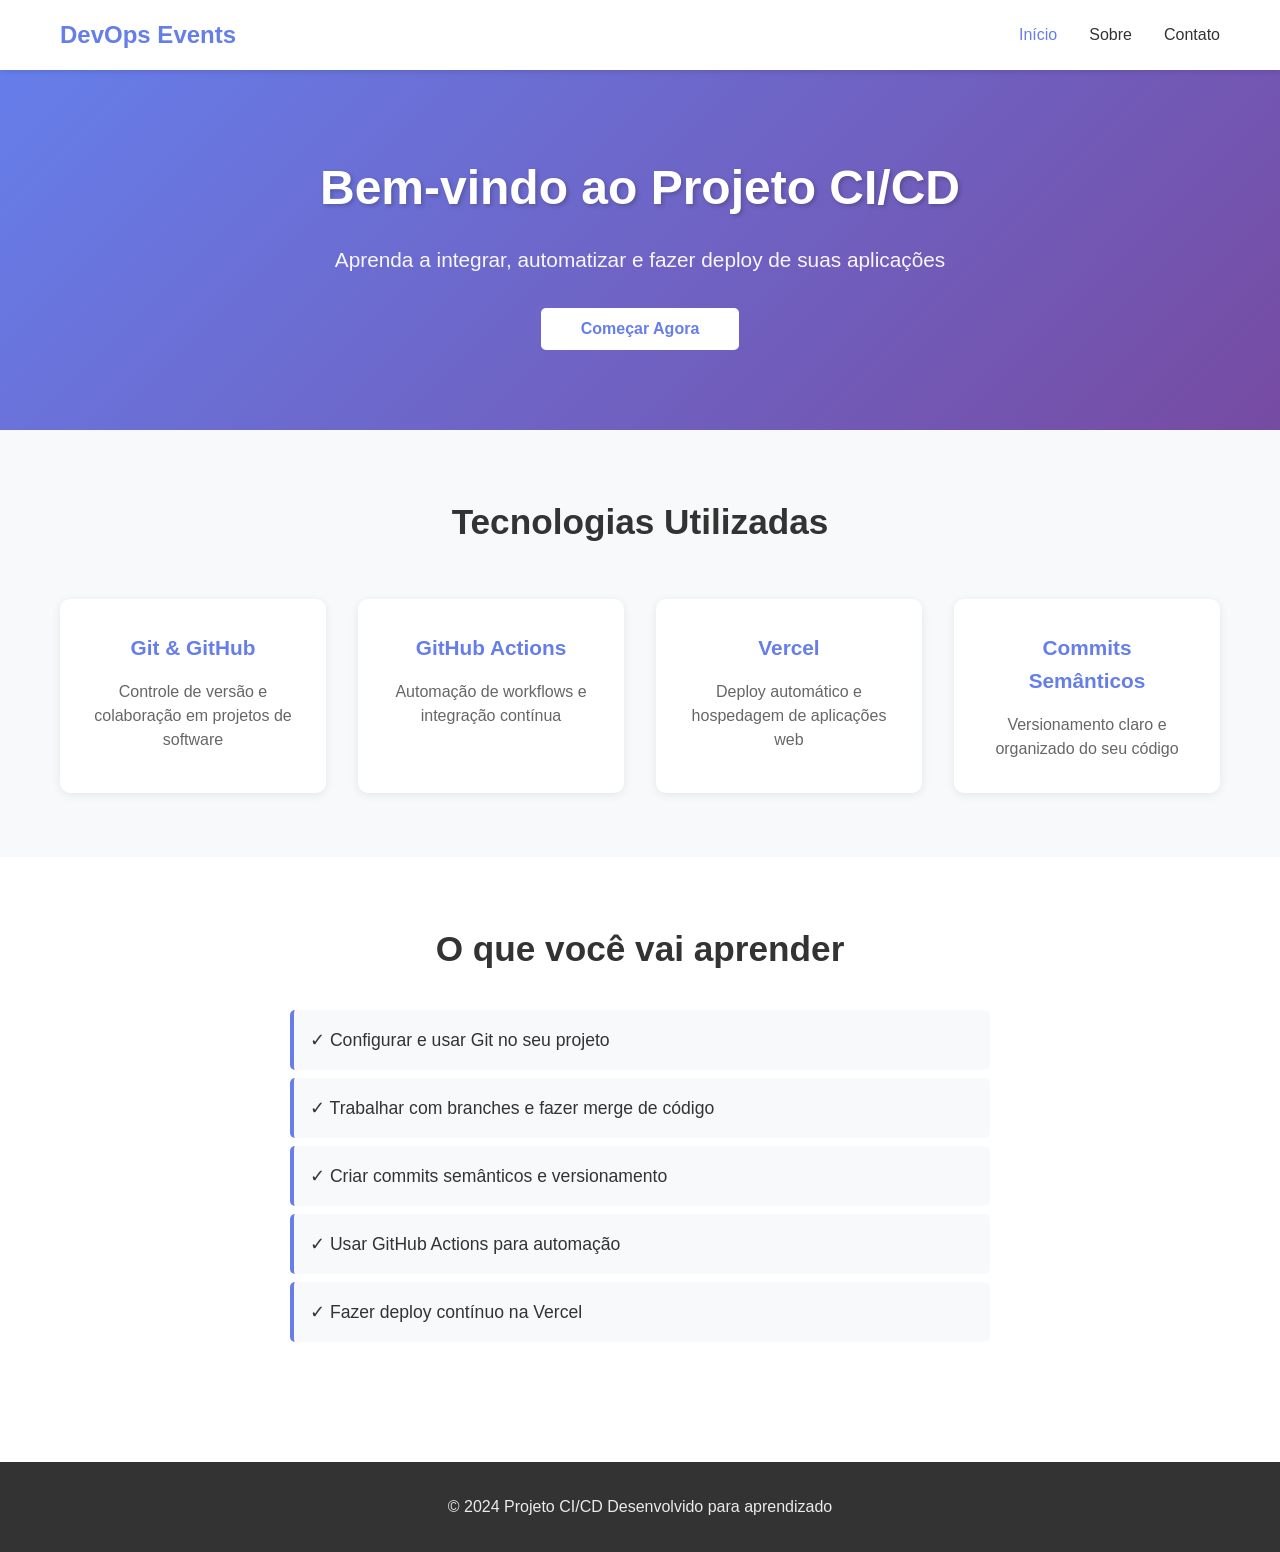
==== index.html @ a5254c64 "feat:inicia projeto" ====
<!DOCTYPE html>
<html lang="pt-BR">
<head>
    <meta charset="UTF-8">
    <meta name="viewport" content="width=device-width, initial-scale=1.0">
    <title>Projeto CI/CD - Página Inicial</title>
    <link rel="stylesheet" href="style.css">
</head>
<body>
    <header>
        <nav class="navbar">
            <div class="container">
                <h1 class="logo">DevOps Events</h1>
                <ul class="nav-links">
                    <li><a href="index.html" class="active">Início</a></li>
                    <li><a href="#sobre">Sobre</a></li>
                    <li><a href="#contato">Contato</a></li>
                </ul>
            </div>
        </nav>
    </header>

    <main>
        <section class="hero">
            <div class="container">
                <h1>Bem-vindo ao Projeto CI/CD</h1>
                <p class="subtitle">Aprenda a integrar, automatizar e fazer deploy de suas aplicações</p>
                <button class="cta-button">Começar Agora</button>
            </div>
        </section>

        <section class="features">
            <div class="container">
                <h2>Tecnologias Utilizadas</h2>
                <div class="features-grid">
                    <div class="feature-card">
                        <h3>Git & GitHub</h3>
                        <p>Controle de versão e colaboração em projetos de software</p>
                    </div>
                    <div class="feature-card">
                        <h3>GitHub Actions</h3>
                        <p>Automação de workflows e integração contínua</p>
                    </div>
                    <div class="feature-card">
                        <h3>Vercel</h3>
                        <p>Deploy automático e hospedagem de aplicações web</p>
                    </div>
                    <div class="feature-card">
                        <h3>Commits Semânticos</h3>
                        <p>Versionamento claro e organizado do seu código</p>
                    </div>
                </div>
            </div>
        </section>

        <section class="content">
            <div class="container">
                <h2>O que você vai aprender</h2>
                <ul class="learning-list">
                    <li>✓ Configurar e usar Git no seu projeto</li>
                    <li>✓ Trabalhar com branches e fazer merge de código</li>
                    <li>✓ Criar commits semânticos e versionamento</li>
                    <li>✓ Usar GitHub Actions para automação</li>
                    <li>✓ Fazer deploy contínuo na Vercel</li>                    
                </ul>
            </div>
        </section>
    </main>

    <footer>
        <div class="container">
            <p>&copy; 2024 Projeto CI/CD  Desenvolvido para aprendizado</p>
        </div>
    </footer>
</body>
</html>
---- style.css ----
/* ============================================
   ESTILOS GERAIS
   =========================================== */

* {
    margin: 0;
    padding: 0;
    box-sizing: border-box;
}

:root {
    --primary-color: #667eea;
    --secondary-color: #764ba2;
    --text-color: #333;
    --light-bg: #f8f9fa;
    --white: #fff;
}

body {
    font-family: 'Segoe UI', Tahoma, Geneva, Verdana, sans-serif;
    line-height: 1.6;
    color: var(--text-color);
}

.container {
    max-width: 1200px;
    margin: 0 auto;
    padding: 0 20px;
}

/* ============================================
   HEADER E NAVEGAÇÃO
   ============================================ */

header {
    background: var(--white);
    box-shadow: 0 2px 5px rgba(0, 0, 0, 0.1);
    position: sticky;
    top: 0;
    z-index: 100;
}

.navbar {
    padding: 1rem 0;
}

.navbar .container {
    display: flex;
    justify-content: space-between;
    align-items: center;
}

.logo {
    font-size: 1.5rem;
    color: var(--primary-color);
    font-weight: bold;
}

.nav-links {
    display: flex;
    list-style: none;
    gap: 2rem;
}

.nav-links a {
    text-decoration: none;
    color: var(--text-color);
    font-weight: 500;
    transition: color 0.3s ease;
}

.nav-links a:hover,
.nav-links a.active {
    color: var(--primary-color);
}

/* ============================================
   SEÇÃO HERO
   ============================================ */

.hero {
    background: linear-gradient(135deg, var(--primary-color), var(--secondary-color));
    color: var(--white);
    padding: 5rem 2rem;
    text-align: center;
}

.hero h1 {
    font-size: 3rem;
    margin-bottom: 1rem;
    text-shadow: 2px 2px 4px rgba(0, 0, 0, 0.2);
}

.hero .subtitle {
    font-size: 1.3rem;
    margin-bottom: 2rem;
    opacity: 0.95;
}

.cta-button {
    background: var(--white);
    color: var(--primary-color);
    border: none;
    padding: 0.75rem 2.5rem;
    font-size: 1rem;
    border-radius: 5px;
    cursor: pointer;
    font-weight: bold;
    transition: transform 0.3s ease, box-shadow 0.3s ease;
}

.cta-button:hover {
    transform: translateY(-2px);
    box-shadow: 0 5px 15px rgba(0, 0, 0, 0.2);
}

/* ============================================
   SEÇÃO FEATURES
   ============================================ */

.features {
    background: var(--light-bg);
    padding: 4rem 2rem;
}

.features h2 {
    text-align: center;
    font-size: 2.2rem;
    margin-bottom: 3rem;
    color: var(--text-color);
}

.features-grid {
    display: grid;
    grid-template-columns: repeat(auto-fit, minmax(250px, 1fr));
    gap: 2rem;
}

.feature-card {
    background: var(--white);
    padding: 2rem;
    border-radius: 10px;
    box-shadow: 0 2px 10px rgba(0, 0, 0, 0.08);
    transition: transform 0.3s ease, box-shadow 0.3s ease;
    text-align: center;
}

.feature-card:hover {
    transform: translateY(-5px);
    box-shadow: 0 8px 20px rgba(0, 0, 0, 0.15);
}

.feature-card h3 {
    color: var(--primary-color);
    margin-bottom: 1rem;
    font-size: 1.3rem;
}

.feature-card p {
    color: #666;
    line-height: 1.5;
}

/* ============================================
   SEÇÃO DE CONTEÚDO
   ============================================ */

.content {
    padding: 4rem 2rem;
    background: var(--white);
}

.content h2 {
    text-align: center;
    font-size: 2.2rem;
    margin-bottom: 2rem;
    color: var(--text-color);
}

.learning-list {
    max-width: 700px;
    margin: 0 auto;
    list-style: none;
}

.learning-list li {
    padding: 1rem;
    margin-bottom: 0.5rem;
    background: var(--light-bg);
    border-left: 4px solid var(--primary-color);
    border-radius: 5px;
    font-size: 1.1rem;
    transition: background 0.3s ease;
}

.learning-list li:hover {
    background: #e8eaf6;
}

/* ============================================
   FOOTER
   ============================================ */

footer {
    background: var(--text-color);
    color: var(--white);
    text-align: center;
    padding: 2rem;
    margin-top: 3rem;
}

footer p {
    opacity: 0.9;
}

/* ============================================
   RESPONSIVIDADE
   ============================================ */

@media (max-width: 768px) {
    .navbar .container {
        flex-direction: column;
        gap: 1rem;
    }

    .nav-links {
        flex-direction: column;
        gap: 1rem;
        text-align: center;
    }

    .hero h1 {
        font-size: 2rem;
    }

    .hero .subtitle {
        font-size: 1rem;
    }

    .features h2,
    .content h2 {
        font-size: 1.8rem;
    }

    .features-grid {
        grid-template-columns: 1fr;
    }
}
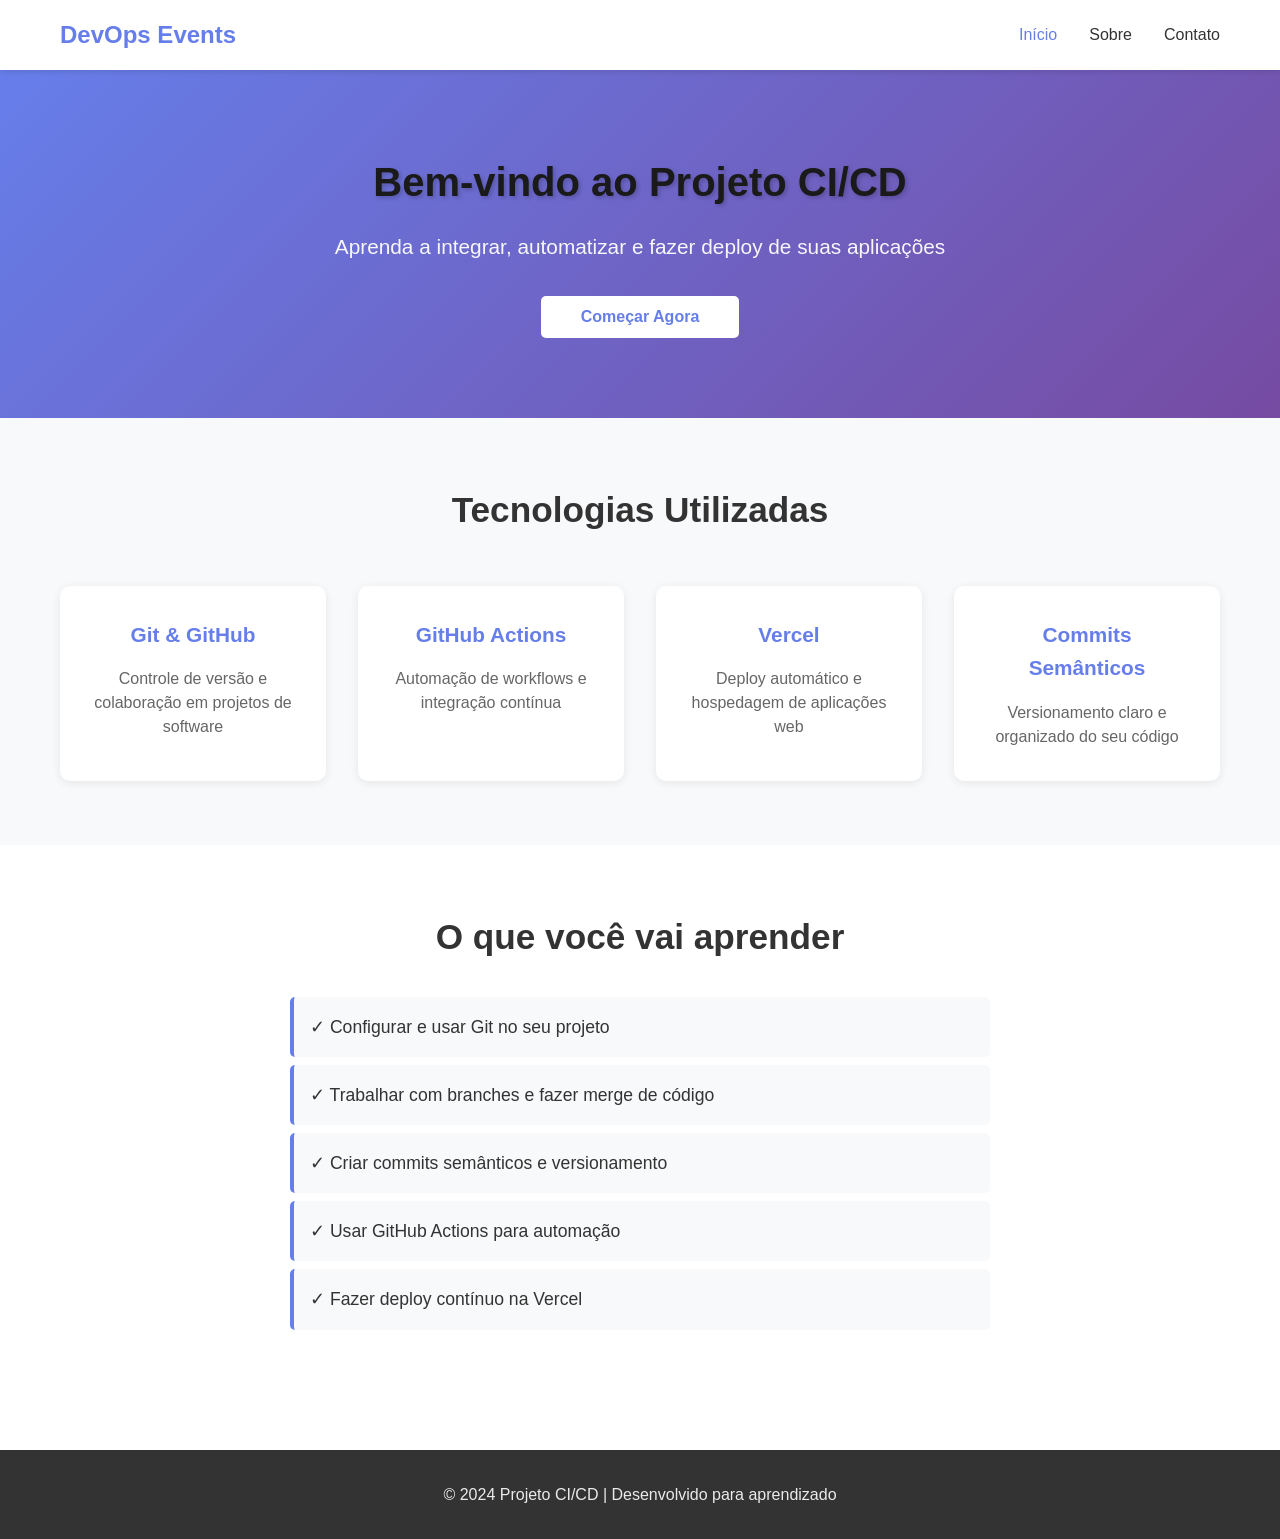
==== commit c704cf08: "style(index): adicionar estilo melhorado ao titulo principal" ====
--- a/index.html
+++ b/index.html
@@ -69,7 +69,7 @@
 
     <footer>
         <div class="container">
-            <p>&copy; 2024 Projeto CI/CD  Desenvolvido para aprendizado</p>
+            <p>&copy; 2024 Projeto CI/CD | Desenvolvido para aprendizado</p>
         </div>
     </footer>
 </body>
--- a/style.css
+++ b/style.css
@@ -1,6 +1,6 @@
 /* ============================================
    ESTILOS GERAIS
-   =========================================== */
+   ============================================ */
 
 * {
     margin: 0;
@@ -86,7 +86,8 @@
 }
 
 .hero h1 {
-    font-size: 3rem;
+    font-size: 2.5rem;
+    color: #1a1a1a;
     margin-bottom: 1rem;
     text-shadow: 2px 2px 4px rgba(0, 0, 0, 0.2);
 }
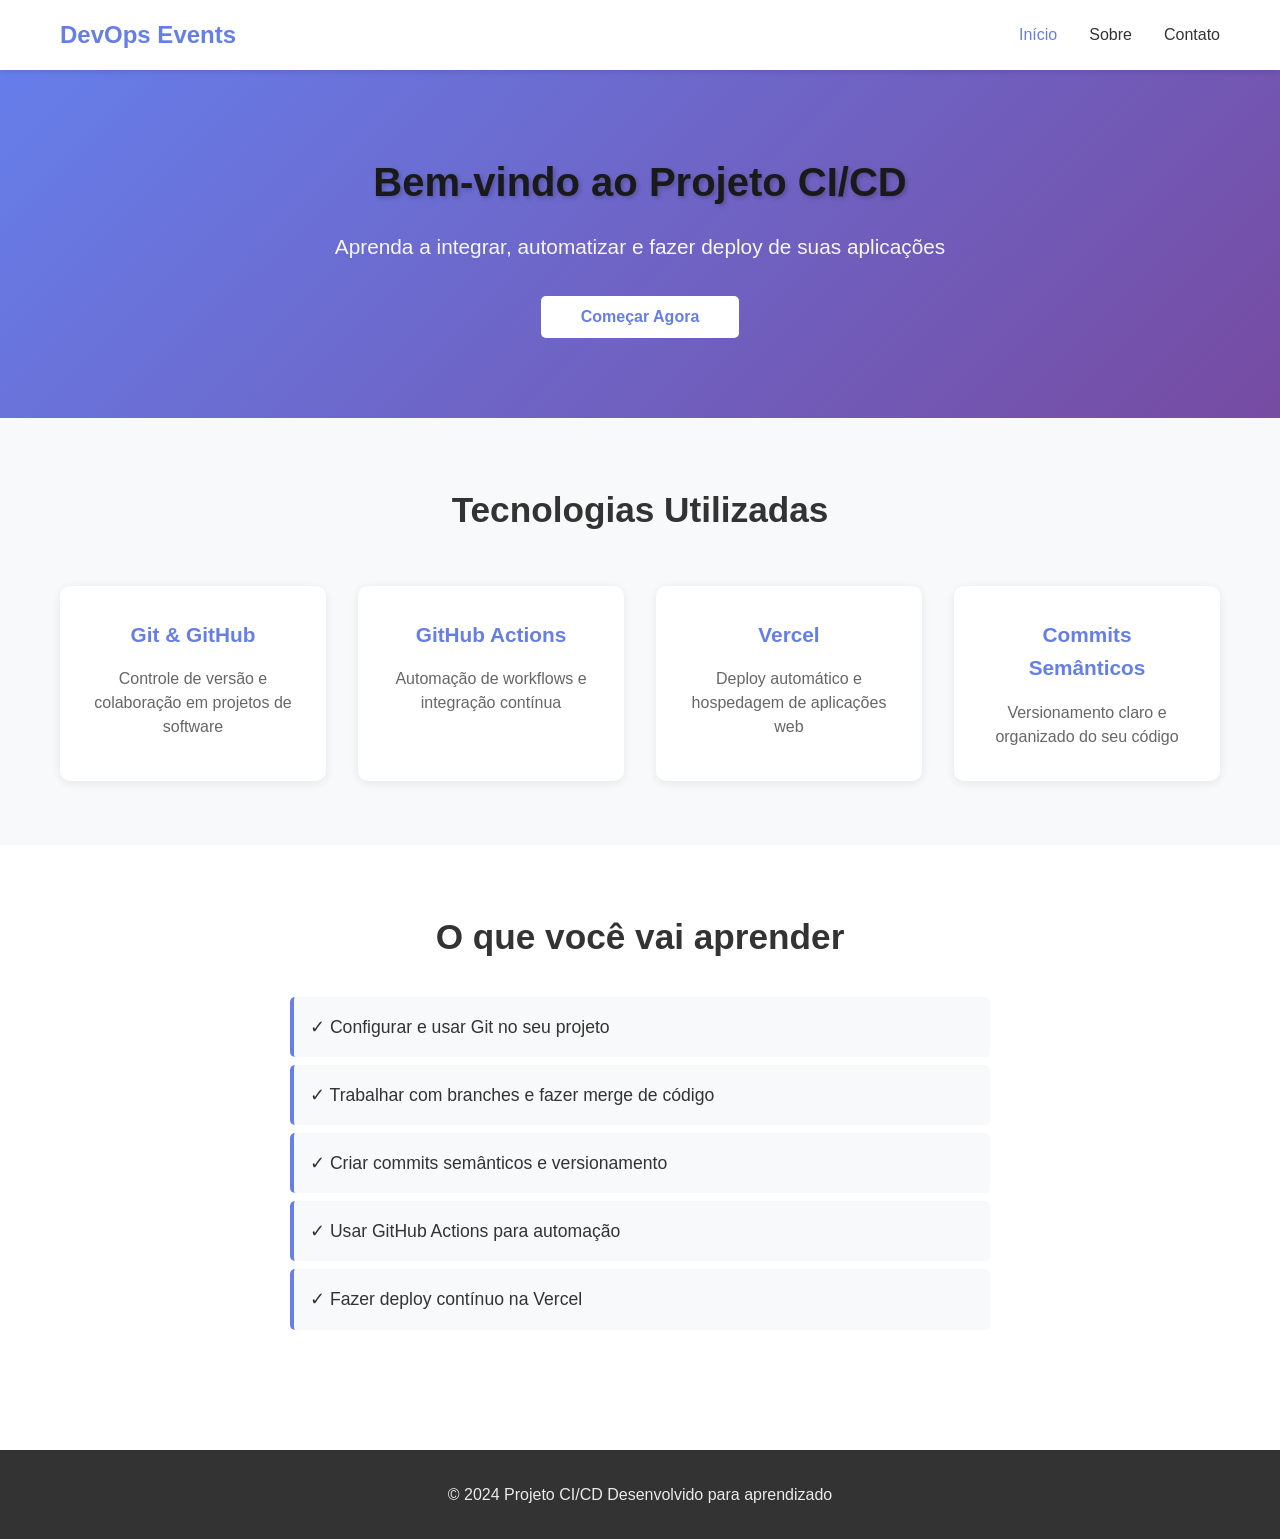
==== commit fbf5cbc6: "feat(sobre): criar pagina sobre e adicionar link no menu" ====
--- a/index.html
+++ b/index.html
@@ -13,7 +13,7 @@
                 <h1 class="logo">DevOps Events</h1>
                 <ul class="nav-links">
                     <li><a href="index.html" class="active">Início</a></li>
-                    <li><a href="#sobre">Sobre</a></li>
+                    <li><a href="sobre.html">Sobre</a></li>
                     <li><a href="#contato">Contato</a></li>
                 </ul>
             </div>
@@ -69,7 +69,7 @@
 
     <footer>
         <div class="container">
-            <p>&copy; 2024 Projeto CI/CD | Desenvolvido para aprendizado</p>
+            <p>&copy; 2024 Projeto CI/CD  Desenvolvido para aprendizado</p>
         </div>
     </footer>
 </body>
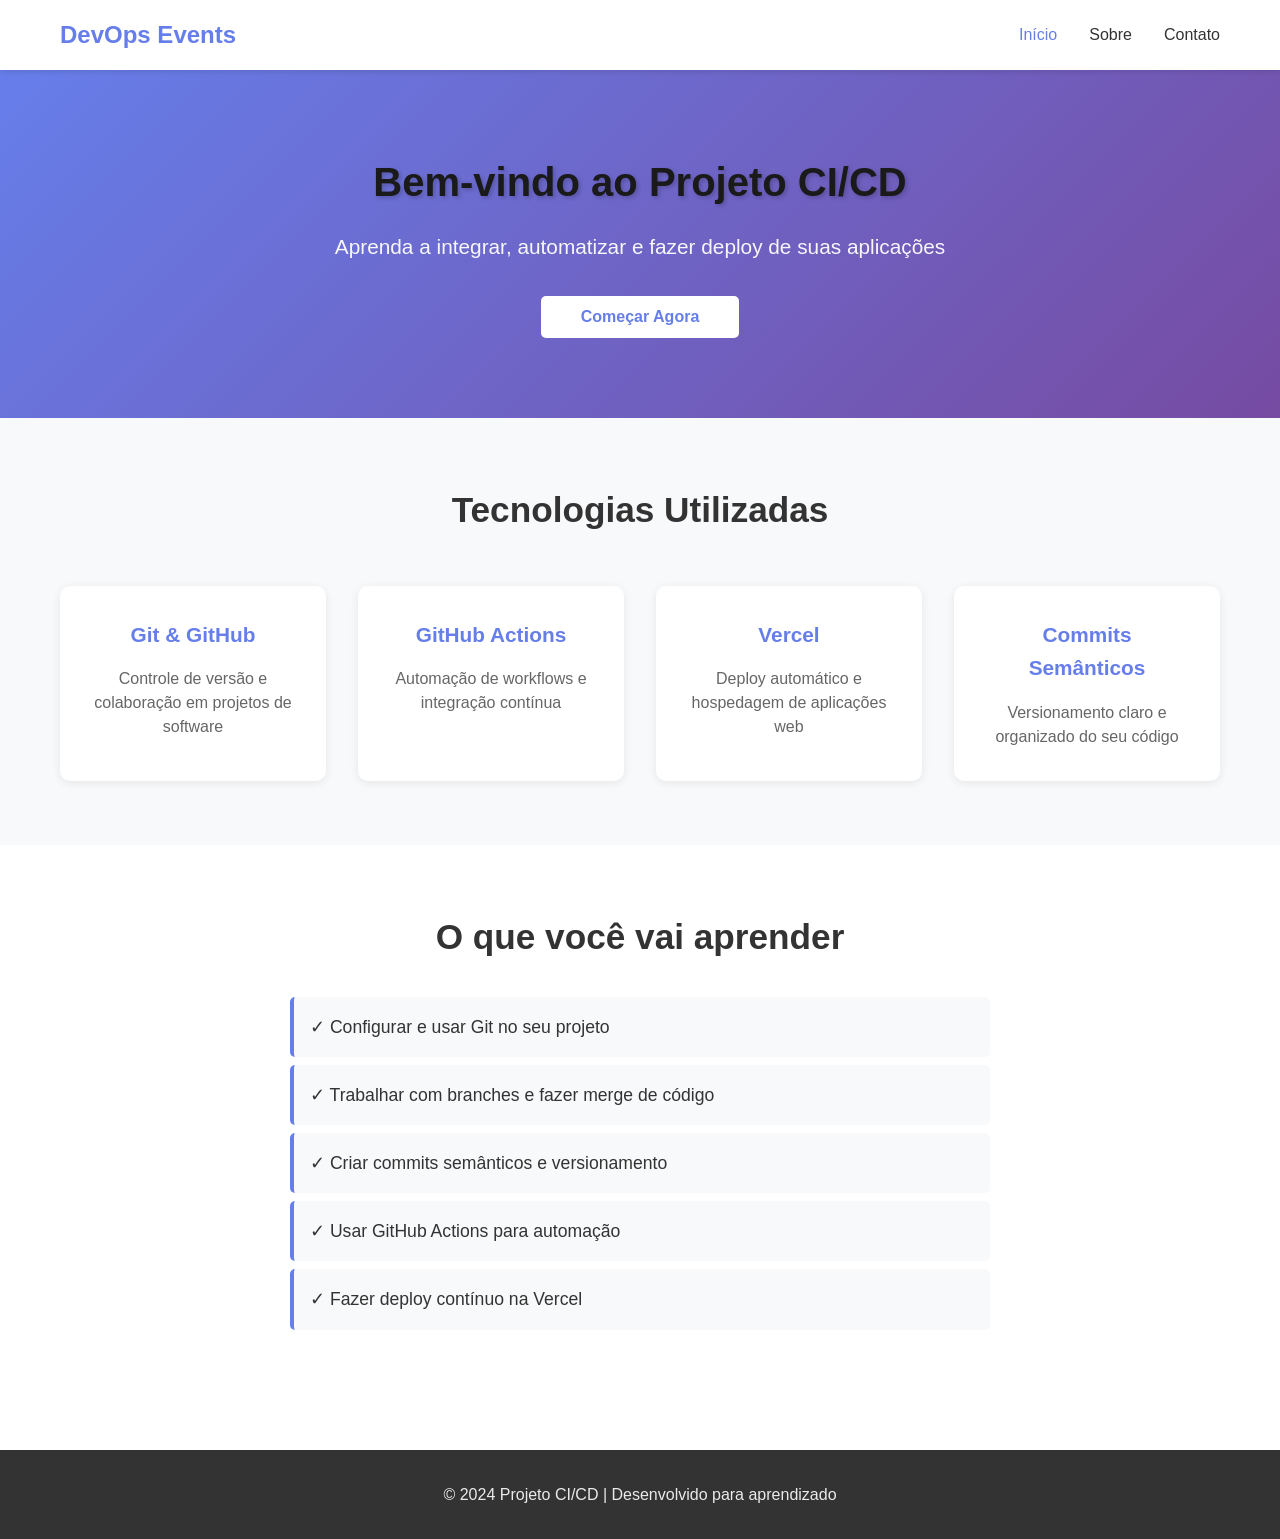
==== commit 491ff493: "Merge branch 'feature/criar-pagina-sobre'" ====
--- a/index.html
+++ b/index.html
@@ -23,7 +23,7 @@
     <main>
         <section class="hero">
             <div class="container">
-                <h1>Bem-vindo ao Projeto CI/CD</h1>
+                <h1>Bem-vindo ao Projeto  CI/CD</h1>
                 <p class="subtitle">Aprenda a integrar, automatizar e fazer deploy de suas aplicações</p>
                 <button class="cta-button">Começar Agora</button>
             </div>
@@ -69,7 +69,7 @@
 
     <footer>
         <div class="container">
-            <p>&copy; 2024 Projeto CI/CD  Desenvolvido para aprendizado</p>
+            <p>&copy; 2024 Projeto CI/CD | Desenvolvido para aprendizado</p>
         </div>
     </footer>
 </body>
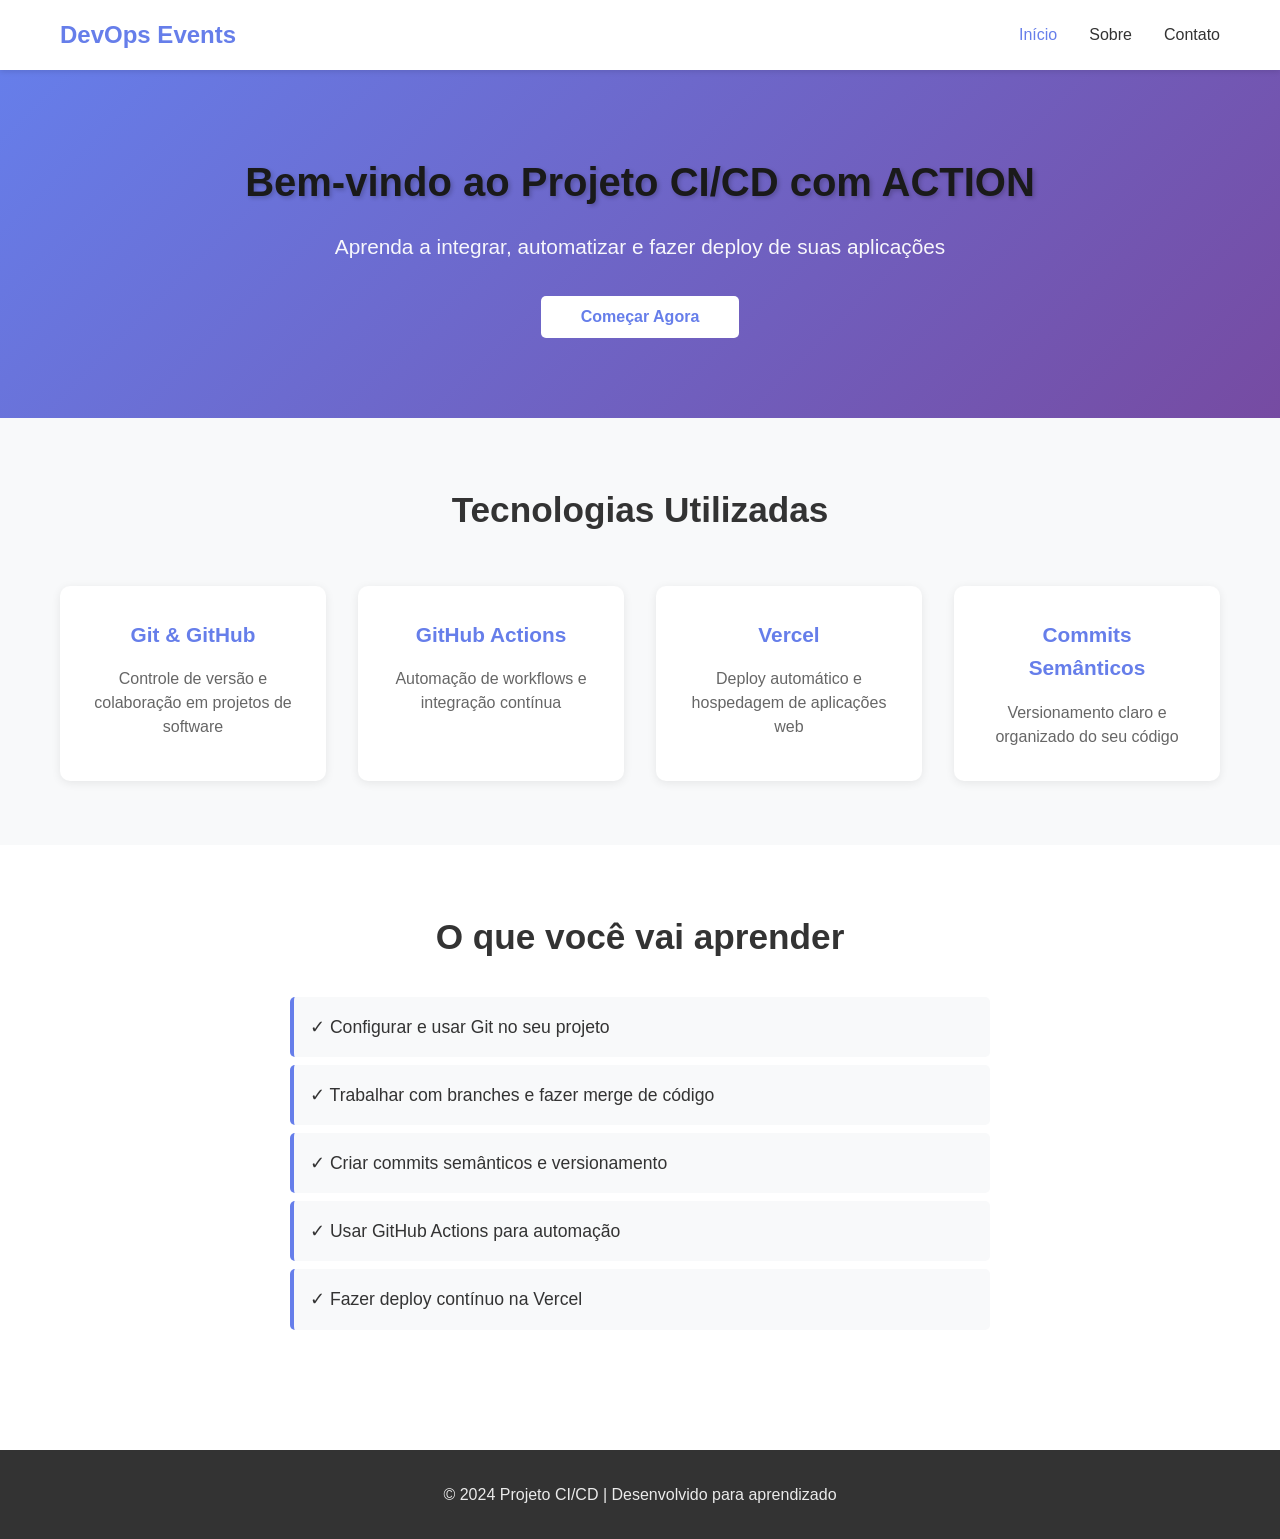
==== commit 09f0bd58: "feat(release): atualizar titulo para validar deploy automatizado" ====
--- a/index.html
+++ b/index.html
@@ -23,7 +23,7 @@
     <main>
         <section class="hero">
             <div class="container">
-                <h1>Bem-vindo ao Projeto  CI/CD</h1>
+                <h1>Bem-vindo ao Projeto  CI/CD com ACTION</h1>
                 <p class="subtitle">Aprenda a integrar, automatizar e fazer deploy de suas aplicações</p>
                 <button class="cta-button">Começar Agora</button>
             </div>
